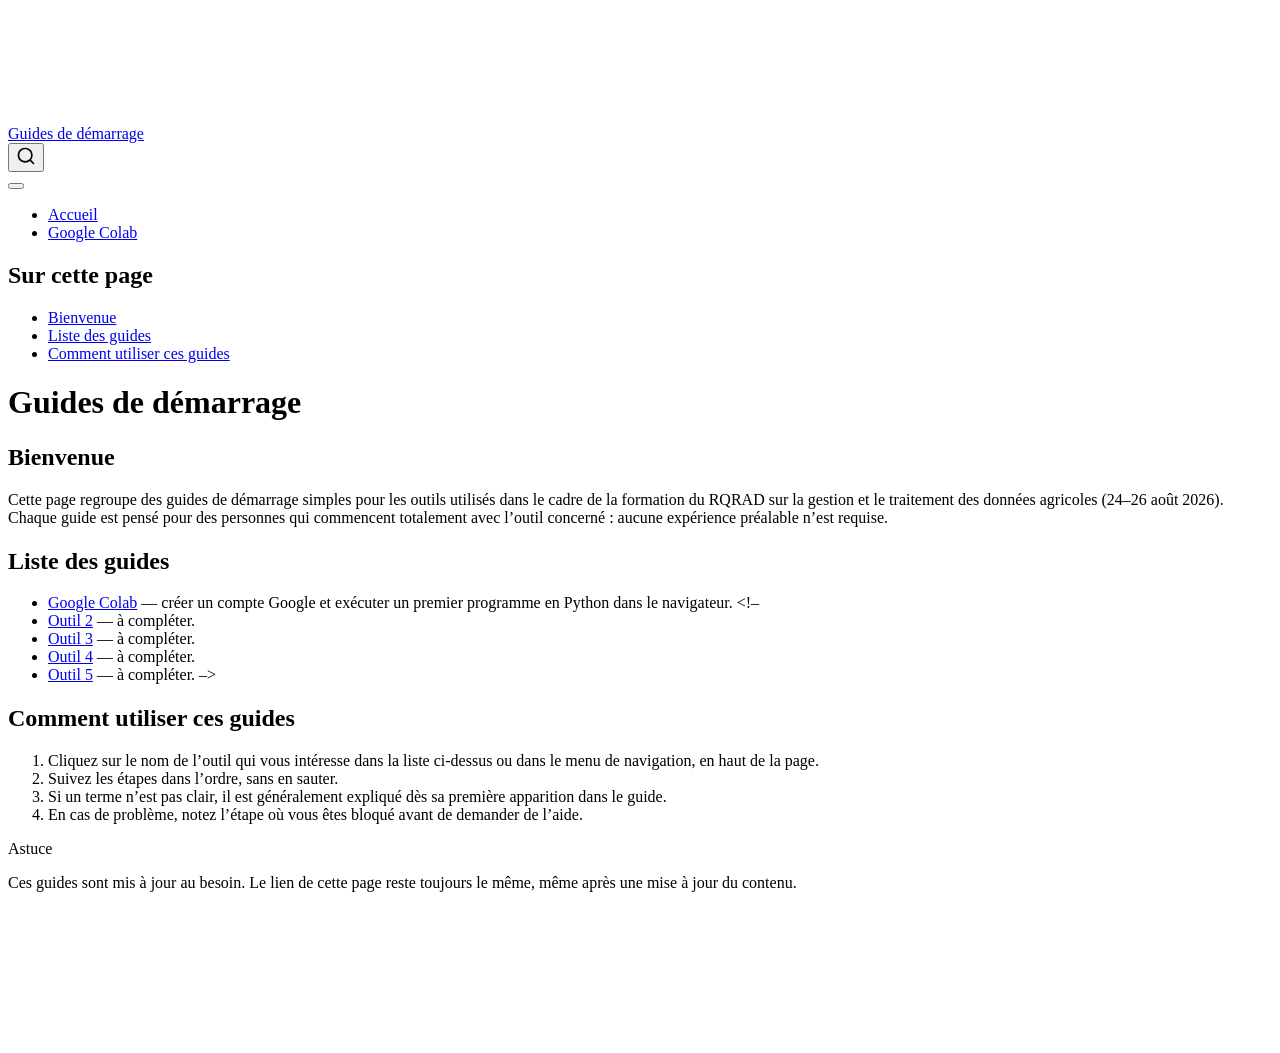
==== index.html @ 99d4cefb "Built site for gh-pages" ====
<!DOCTYPE html>
<html xmlns="http://www.w3.org/1999/xhtml" lang="fr" xml:lang="fr"><head>

<meta charset="utf-8">
<meta name="generator" content="quarto-1.9.38">

<meta name="viewport" content="width=device-width, initial-scale=1.0, user-scalable=yes">


<title>Guides de démarrage</title>
<style>
/* Default styles provided by pandoc.
** See https://pandoc.org/MANUAL.html#variables-for-html for config info.
*/
code{white-space: pre-wrap;}
span.smallcaps{font-variant: small-caps;}
div.columns{display: flex; gap: min(4vw, 1.5em);}
div.column{flex: auto; overflow-x: auto;}
div.hanging-indent{margin-left: 1.5em; text-indent: -1.5em;}
ul.task-list{list-style: none;}
ul.task-list li input[type="checkbox"] {
  width: 0.8em;
  margin: 0 0.8em 0.2em -1em; /* quarto-specific, see https://github.com/quarto-dev/quarto-cli/issues/4556 */ 
  vertical-align: middle;
}
</style>


<script src="site_libs/quarto-nav/quarto-nav.js"></script>
<script src="site_libs/quarto-nav/headroom.min.js"></script>
<script src="site_libs/clipboard/clipboard.min.js"></script>
<script src="site_libs/quarto-search/autocomplete.umd.js"></script>
<script src="site_libs/quarto-search/fuse.min.js"></script>
<script src="site_libs/quarto-search/quarto-search.js"></script>
<meta name="quarto:offset" content="./">
<script src="site_libs/quarto-html/quarto.js" type="module"></script>
<script src="site_libs/quarto-html/tabsets/tabsets.js" type="module"></script>
<script src="site_libs/quarto-html/popper.min.js"></script>
<script src="site_libs/quarto-html/tippy.umd.min.js"></script>
<script src="site_libs/quarto-html/anchor.min.js"></script>
<link href="site_libs/quarto-html/tippy.css" rel="stylesheet">
<link href="site_libs/quarto-html/quarto-syntax-highlighting-15634bcf2e68342d4ad2dfa704d543f6.css" rel="stylesheet" id="quarto-text-highlighting-styles">
<script src="site_libs/bootstrap/bootstrap.min.js"></script>
<link href="site_libs/bootstrap/bootstrap-icons.css" rel="stylesheet">
<link href="site_libs/bootstrap/bootstrap-a0f9fd0d421825b736dc1bbcbcba2219.min.css" rel="stylesheet" append-hash="true" id="quarto-bootstrap" data-mode="light">
<script id="quarto-search-options" type="application/json">{
  "location": "navbar",
  "copy-button": false,
  "collapse-after": 3,
  "panel-placement": "end",
  "type": "overlay",
  "limit": 50,
  "keyboard-shortcut": [
    "f",
    "/",
    "s"
  ],
  "show-item-context": false,
  "language": {
    "search-no-results-text": "Pas de résultats",
    "search-matching-documents-text": "documents trouvés",
    "search-copy-link-title": "Copier le lien vers la recherche",
    "search-hide-matches-text": "Cacher les correspondances additionnelles",
    "search-more-match-text": "correspondance de plus dans ce document",
    "search-more-matches-text": "correspondances de plus dans ce document",
    "search-clear-button-title": "Effacer",
    "search-text-placeholder": "",
    "search-detached-cancel-button-title": "Annuler",
    "search-submit-button-title": "Envoyer",
    "search-label": "Recherche"
  }
}</script>


</head>

<body class="nav-fixed quarto-light">

<div id="quarto-search-results"></div>
  <header id="quarto-header" class="headroom fixed-top">
    <nav class="navbar navbar-expand-lg " data-bs-theme="dark">
      <div class="navbar-container container-fluid">
      <div class="navbar-brand-container mx-auto">
    <a class="navbar-brand" href="./index.html">
    <span class="navbar-title">Guides de démarrage</span>
    </a>
  </div>
            <div id="quarto-search" class="" title="Recherche"></div>
          <button class="navbar-toggler" type="button" data-bs-toggle="collapse" data-bs-target="#navbarCollapse" aria-controls="navbarCollapse" role="menu" aria-expanded="false" aria-label="Basculer la navigation" onclick="if (window.quartoToggleHeadroom) { window.quartoToggleHeadroom(); }">
  <span class="navbar-toggler-icon"></span>
</button>
          <div class="collapse navbar-collapse" id="navbarCollapse">
            <ul class="navbar-nav navbar-nav-scroll me-auto">
  <li class="nav-item">
    <a class="nav-link active" href="./index.html" aria-current="page"> 
<span class="menu-text">Accueil</span></a>
  </li>  
  <li class="nav-item">
    <a class="nav-link" href="./03_google_colab.html"> 
<span class="menu-text">Google Colab</span></a>
  </li>  
</ul>
          </div> <!-- /navcollapse -->
            <div class="quarto-navbar-tools">
</div>
      </div> <!-- /container-fluid -->
    </nav>
</header>
<!-- content -->
<div id="quarto-content" class="quarto-container page-columns page-rows-contents page-layout-article page-navbar">
<!-- sidebar -->
<!-- margin-sidebar -->
    <div id="quarto-margin-sidebar" class="sidebar margin-sidebar">
        <nav id="TOC" role="doc-toc" class="toc-active">
    <h2 id="toc-title">Sur cette page</h2>
   
  <ul>
  <li><a href="#bienvenue" id="toc-bienvenue" class="nav-link active" data-scroll-target="#bienvenue">Bienvenue</a></li>
  <li><a href="#liste-des-guides" id="toc-liste-des-guides" class="nav-link" data-scroll-target="#liste-des-guides">Liste des guides</a></li>
  <li><a href="#comment-utiliser-ces-guides" id="toc-comment-utiliser-ces-guides" class="nav-link" data-scroll-target="#comment-utiliser-ces-guides">Comment utiliser ces guides</a></li>
  </ul>
</nav>
    </div>
<!-- main -->
<main class="content" id="quarto-document-content">

<header id="title-block-header" class="quarto-title-block default">
<div class="quarto-title">
<h1 class="title">Guides de démarrage</h1>
</div>



<div class="quarto-title-meta">

    
  
    
  </div>
  


</header>


<section id="bienvenue" class="level2">
<h2 class="anchored" data-anchor-id="bienvenue">Bienvenue</h2>
<p>Cette page regroupe des guides de démarrage simples pour les outils utilisés dans le cadre de la formation du RQRAD sur la gestion et le traitement des données agricoles (24–26 août 2026). Chaque guide est pensé pour des personnes qui commencent totalement avec l’outil concerné : aucune expérience préalable n’est requise.</p>
</section>
<section id="liste-des-guides" class="level2">
<h2 class="anchored" data-anchor-id="liste-des-guides">Liste des guides</h2>
<ul>
<li><a href="./03_google_colab.html">Google Colab</a> — créer un compte Google et exécuter un premier programme en Python dans le navigateur. &lt;!–</li>
<li><a href="outil2.qmd">Outil 2</a> — à compléter.</li>
<li><a href="outil3.qmd">Outil 3</a> — à compléter.</li>
<li><a href="outil4.qmd">Outil 4</a> — à compléter.</li>
<li><a href="outil5.qmd">Outil 5</a> — à compléter. –&gt;</li>
</ul>
</section>
<section id="comment-utiliser-ces-guides" class="level2">
<h2 class="anchored" data-anchor-id="comment-utiliser-ces-guides">Comment utiliser ces guides</h2>
<ol type="1">
<li>Cliquez sur le nom de l’outil qui vous intéresse dans la liste ci-dessus ou dans le menu de navigation, en haut de la page.</li>
<li>Suivez les étapes dans l’ordre, sans en sauter.</li>
<li>Si un terme n’est pas clair, il est généralement expliqué dès sa première apparition dans le guide.</li>
<li>En cas de problème, notez l’étape où vous êtes bloqué avant de demander de l’aide.</li>
</ol>
<div class="callout callout-style-default callout-tip callout-titled">
<div class="callout-header d-flex align-content-center">
<div class="callout-icon-container">
<i class="callout-icon"></i>
</div>
<div class="callout-title-container flex-fill">
Astuce
</div>
</div>
<div class="callout-body-container callout-body">
<p>Ces guides sont mis à jour au besoin. Le lien de cette page reste toujours le même, même après une mise à jour du contenu.</p>
</div>
</div>


</section>

</main> <!-- /main -->
<script id="quarto-html-after-body" type="application/javascript">
  window.document.addEventListener("DOMContentLoaded", function (event) {
    const icon = "";
    const anchorJS = new window.AnchorJS();
    anchorJS.options = {
      placement: 'right',
      icon: icon
    };
    anchorJS.add('.anchored');
    const isCodeAnnotation = (el) => {
      for (const clz of el.classList) {
        if (clz.startsWith('code-annotation-')) {                     
          return true;
        }
      }
      return false;
    }
    const onCopySuccess = function(e) {
      // button target
      const button = e.trigger;
      // don't keep focus
      button.blur();
      // flash "checked"
      button.classList.add('code-copy-button-checked');
      var currentTitle = button.getAttribute("title");
      button.setAttribute("title", "Copié");
      let tooltip;
      if (window.bootstrap) {
        button.setAttribute("data-bs-toggle", "tooltip");
        button.setAttribute("data-bs-placement", "left");
        button.setAttribute("data-bs-title", "Copié");
        tooltip = new bootstrap.Tooltip(button, 
          { trigger: "manual", 
            customClass: "code-copy-button-tooltip",
            offset: [0, -8]});
        tooltip.show();    
      }
      setTimeout(function() {
        if (tooltip) {
          tooltip.hide();
          button.removeAttribute("data-bs-title");
          button.removeAttribute("data-bs-toggle");
          button.removeAttribute("data-bs-placement");
        }
        button.setAttribute("title", currentTitle);
        button.classList.remove('code-copy-button-checked');
      }, 1000);
      // clear code selection
      e.clearSelection();
    }
    const getTextToCopy = function(trigger) {
      const outerScaffold = trigger.parentElement.cloneNode(true);
      const codeEl = outerScaffold.querySelector('code');
      for (const childEl of codeEl.children) {
        if (isCodeAnnotation(childEl)) {
          childEl.remove();
        }
      }
      return codeEl.innerText;
    }
    const clipboard = new window.ClipboardJS('.code-copy-button:not([data-in-quarto-modal])', {
      text: getTextToCopy
    });
    clipboard.on('success', onCopySuccess);
    if (window.document.getElementById('quarto-embedded-source-code-modal')) {
      const clipboardModal = new window.ClipboardJS('.code-copy-button[data-in-quarto-modal]', {
        text: getTextToCopy,
        container: window.document.getElementById('quarto-embedded-source-code-modal')
      });
      clipboardModal.on('success', onCopySuccess);
    }
      var localhostRegex = new RegExp(/^(?:http|https):\/\/localhost\:?[0-9]*\//);
      var mailtoRegex = new RegExp(/^mailto:/);
        var filterRegex = new RegExp('/' + window.location.host + '/');
      var isInternal = (href) => {
          return filterRegex.test(href) || localhostRegex.test(href) || mailtoRegex.test(href);
      }
      // Inspect non-navigation links and adorn them if external
     var links = window.document.querySelectorAll('a[href]:not(.nav-link):not(.navbar-brand):not(.toc-action):not(.sidebar-link):not(.sidebar-item-toggle):not(.pagination-link):not(.no-external):not([aria-hidden]):not(.dropdown-item):not(.quarto-navigation-tool):not(.about-link)');
      for (var i=0; i<links.length; i++) {
        const link = links[i];
        if (!isInternal(link.href)) {
          // undo the damage that might have been done by quarto-nav.js in the case of
          // links that we want to consider external
          if (link.dataset.originalHref !== undefined) {
            link.href = link.dataset.originalHref;
          }
        }
      }
    function tippyHover(el, contentFn, onTriggerFn, onUntriggerFn) {
      const config = {
        allowHTML: true,
        maxWidth: 500,
        delay: 100,
        arrow: false,
        appendTo: function(el) {
            return el.parentElement;
        },
        interactive: true,
        interactiveBorder: 10,
        theme: 'quarto',
        placement: 'bottom-start',
      };
      if (contentFn) {
        config.content = contentFn;
      }
      if (onTriggerFn) {
        config.onTrigger = onTriggerFn;
      }
      if (onUntriggerFn) {
        config.onUntrigger = onUntriggerFn;
      }
      window.tippy(el, config); 
    }
    const noterefs = window.document.querySelectorAll('a[role="doc-noteref"]');
    for (var i=0; i<noterefs.length; i++) {
      const ref = noterefs[i];
      tippyHover(ref, function() {
        // use id or data attribute instead here
        let href = ref.getAttribute('data-footnote-href') || ref.getAttribute('href');
        try { href = new URL(href).hash; } catch {}
        const id = href.replace(/^#\/?/, "");
        const note = window.document.getElementById(id);
        if (note) {
          return note.innerHTML;
        } else {
          return "";
        }
      });
    }
    const xrefs = window.document.querySelectorAll('a.quarto-xref');
    const processXRef = (id, note) => {
      // Strip column container classes
      const stripColumnClz = (el) => {
        el.classList.remove("page-full", "page-columns");
        if (el.children) {
          for (const child of el.children) {
            stripColumnClz(child);
          }
        }
      }
      stripColumnClz(note)
      if (id === null || id.startsWith('sec-')) {
        // Special case sections, only their first couple elements
        const container = document.createElement("div");
        if (note.children && note.children.length > 2) {
          container.appendChild(note.children[0].cloneNode(true));
          for (let i = 1; i < note.children.length; i++) {
            const child = note.children[i];
            if (child.tagName === "P" && child.innerText === "") {
              continue;
            } else {
              container.appendChild(child.cloneNode(true));
              break;
            }
          }
          if (window.Quarto?.typesetMath) {
            window.Quarto.typesetMath(container);
          }
          return container.innerHTML
        } else {
          if (window.Quarto?.typesetMath) {
            window.Quarto.typesetMath(note);
          }
          return note.innerHTML;
        }
      } else {
        // Remove any anchor links if they are present
        const anchorLink = note.querySelector('a.anchorjs-link');
        if (anchorLink) {
          anchorLink.remove();
        }
        if (window.Quarto?.typesetMath) {
          window.Quarto.typesetMath(note);
        }
        if (note.classList.contains("callout")) {
          return note.outerHTML;
        } else {
          return note.innerHTML;
        }
      }
    }
    for (var i=0; i<xrefs.length; i++) {
      const xref = xrefs[i];
      tippyHover(xref, undefined, function(instance) {
        instance.disable();
        let url = xref.getAttribute('href');
        let hash = undefined; 
        if (url.startsWith('#')) {
          hash = url;
        } else {
          try { hash = new URL(url).hash; } catch {}
        }
        if (hash) {
          const id = hash.replace(/^#\/?/, "");
          const note = window.document.getElementById(id);
          if (note !== null) {
            try {
              const html = processXRef(id, note.cloneNode(true));
              instance.setContent(html);
            } finally {
              instance.enable();
              instance.show();
            }
          } else {
            // See if we can fetch this
            fetch(url.split('#')[0])
            .then(res => res.text())
            .then(html => {
              const parser = new DOMParser();
              const htmlDoc = parser.parseFromString(html, "text/html");
              const note = htmlDoc.getElementById(id);
              if (note !== null) {
                const html = processXRef(id, note);
                instance.setContent(html);
              } 
            }).finally(() => {
              instance.enable();
              instance.show();
            });
          }
        } else {
          // See if we can fetch a full url (with no hash to target)
          // This is a special case and we should probably do some content thinning / targeting
          fetch(url)
          .then(res => res.text())
          .then(html => {
            const parser = new DOMParser();
            const htmlDoc = parser.parseFromString(html, "text/html");
            const note = htmlDoc.querySelector('main.content');
            if (note !== null) {
              // This should only happen for chapter cross references
              // (since there is no id in the URL)
              // remove the first header
              if (note.children.length > 0 && note.children[0].tagName === "HEADER") {
                note.children[0].remove();
              }
              const html = processXRef(null, note);
              instance.setContent(html);
            } 
          }).finally(() => {
            instance.enable();
            instance.show();
          });
        }
      }, function(instance) {
      });
    }
        let selectedAnnoteEl;
        const selectorForAnnotation = ( cell, annotation) => {
          let cellAttr = 'data-code-cell="' + cell + '"';
          let lineAttr = 'data-code-annotation="' +  annotation + '"';
          const selector = 'span[' + cellAttr + '][' + lineAttr + ']';
          return selector;
        }
        const selectCodeLines = (annoteEl) => {
          const doc = window.document;
          const targetCell = annoteEl.getAttribute("data-target-cell");
          const targetAnnotation = annoteEl.getAttribute("data-target-annotation");
          const annoteSpan = window.document.querySelector(selectorForAnnotation(targetCell, targetAnnotation));
          const lines = annoteSpan.getAttribute("data-code-lines").split(",");
          const lineIds = lines.map((line) => {
            return targetCell + "-" + line;
          })
          let top = null;
          let height = null;
          let parent = null;
          if (lineIds.length > 0) {
              //compute the position of the single el (top and bottom and make a div)
              const el = window.document.getElementById(lineIds[0]);
              top = el.offsetTop;
              height = el.offsetHeight;
              parent = el.parentElement.parentElement;
            if (lineIds.length > 1) {
              const lastEl = window.document.getElementById(lineIds[lineIds.length - 1]);
              const bottom = lastEl.offsetTop + lastEl.offsetHeight;
              height = bottom - top;
            }
            if (top !== null && height !== null && parent !== null) {
              // cook up a div (if necessary) and position it 
              let div = window.document.getElementById("code-annotation-line-highlight");
              if (div === null) {
                div = window.document.createElement("div");
                div.setAttribute("id", "code-annotation-line-highlight");
                div.style.position = 'absolute';
                parent.appendChild(div);
              }
              div.style.top = top - 2 + "px";
              div.style.height = height + 4 + "px";
              div.style.left = 0;
              let gutterDiv = window.document.getElementById("code-annotation-line-highlight-gutter");
              if (gutterDiv === null) {
                gutterDiv = window.document.createElement("div");
                gutterDiv.setAttribute("id", "code-annotation-line-highlight-gutter");
                gutterDiv.style.position = 'absolute';
                const codeCell = window.document.getElementById(targetCell);
                const gutter = codeCell.querySelector('.code-annotation-gutter');
                gutter.appendChild(gutterDiv);
              }
              gutterDiv.style.top = top - 2 + "px";
              gutterDiv.style.height = height + 4 + "px";
            }
            selectedAnnoteEl = annoteEl;
          }
        };
        const unselectCodeLines = () => {
          const elementsIds = ["code-annotation-line-highlight", "code-annotation-line-highlight-gutter"];
          elementsIds.forEach((elId) => {
            const div = window.document.getElementById(elId);
            if (div) {
              div.remove();
            }
          });
          selectedAnnoteEl = undefined;
        };
          // Handle positioning of the toggle
      window.addEventListener(
        "resize",
        throttle(() => {
          elRect = undefined;
          if (selectedAnnoteEl) {
            selectCodeLines(selectedAnnoteEl);
          }
        }, 10)
      );
      function throttle(fn, ms) {
      let throttle = false;
      let timer;
        return (...args) => {
          if(!throttle) { // first call gets through
              fn.apply(this, args);
              throttle = true;
          } else { // all the others get throttled
              if(timer) clearTimeout(timer); // cancel #2
              timer = setTimeout(() => {
                fn.apply(this, args);
                timer = throttle = false;
              }, ms);
          }
        };
      }
        // Attach click handler to the DT
        const annoteDls = window.document.querySelectorAll('dt[data-target-cell]');
        for (const annoteDlNode of annoteDls) {
          annoteDlNode.addEventListener('click', (event) => {
            const clickedEl = event.target;
            if (clickedEl !== selectedAnnoteEl) {
              unselectCodeLines();
              const activeEl = window.document.querySelector('dt[data-target-cell].code-annotation-active');
              if (activeEl) {
                activeEl.classList.remove('code-annotation-active');
              }
              selectCodeLines(clickedEl);
              clickedEl.classList.add('code-annotation-active');
            } else {
              // Unselect the line
              unselectCodeLines();
              clickedEl.classList.remove('code-annotation-active');
            }
          });
        }
    const findCites = (el) => {
      const parentEl = el.parentElement;
      if (parentEl) {
        const cites = parentEl.dataset.cites;
        if (cites) {
          return {
            el,
            cites: cites.split(' ')
          };
        } else {
          return findCites(el.parentElement)
        }
      } else {
        return undefined;
      }
    };
    var bibliorefs = window.document.querySelectorAll('a[role="doc-biblioref"]');
    for (var i=0; i<bibliorefs.length; i++) {
      const ref = bibliorefs[i];
      const citeInfo = findCites(ref);
      if (citeInfo) {
        tippyHover(citeInfo.el, function() {
          var popup = window.document.createElement('div');
          citeInfo.cites.forEach(function(cite) {
            var citeDiv = window.document.createElement('div');
            citeDiv.classList.add('hanging-indent');
            citeDiv.classList.add('csl-entry');
            var biblioDiv = window.document.getElementById('ref-' + cite);
            if (biblioDiv) {
              citeDiv.innerHTML = biblioDiv.innerHTML;
            }
            popup.appendChild(citeDiv);
          });
          return popup.innerHTML;
        });
      }
    }
  });
  </script>
</div> <!-- /content -->




</body></html>
---- site_libs/quarto-html/tippy.css ----
.tippy-box[data-animation=fade][data-state=hidden]{opacity:0}[data-tippy-root]{max-width:calc(100vw - 10px)}.tippy-box{position:relative;background-color:#333;color:#fff;border-radius:4px;font-size:14px;line-height:1.4;white-space:normal;outline:0;transition-property:transform,visibility,opacity}.tippy-box[data-placement^=top]>.tippy-arrow{bottom:0}.tippy-box[data-placement^=top]>.tippy-arrow:before{bottom:-7px;left:0;border-width:8px 8px 0;border-top-color:initial;transform-origin:center top}.tippy-box[data-placement^=bottom]>.tippy-arrow{top:0}.tippy-box[data-placement^=bottom]>.tippy-arrow:before{top:-7px;left:0;border-width:0 8px 8px;border-bottom-color:initial;transform-origin:center bottom}.tippy-box[data-placement^=left]>.tippy-arrow{right:0}.tippy-box[data-placement^=left]>.tippy-arrow:before{border-width:8px 0 8px 8px;border-left-color:initial;right:-7px;transform-origin:center left}.tippy-box[data-placement^=right]>.tippy-arrow{left:0}.tippy-box[data-placement^=right]>.tippy-arrow:before{left:-7px;border-width:8px 8px 8px 0;border-right-color:initial;transform-origin:center right}.tippy-box[data-inertia][data-state=visible]{transition-timing-function:cubic-bezier(.54,1.5,.38,1.11)}.tippy-arrow{width:16px;height:16px;color:#333}.tippy-arrow:before{content:"";position:absolute;border-color:transparent;border-style:solid}.tippy-content{position:relative;padding:5px 9px;z-index:1}
---- site_libs/quarto-html/quarto-syntax-highlighting-15634bcf2e68342d4ad2dfa704d543f6.css ----
/* quarto syntax highlight colors */
:root {
  --quarto-hl-ot-color: #003B4F;
  --quarto-hl-at-color: #657422;
  --quarto-hl-ss-color: #20794D;
  --quarto-hl-an-color: #5E5E5E;
  --quarto-hl-fu-color: #4758AB;
  --quarto-hl-st-color: #20794D;
  --quarto-hl-cf-color: #003B4F;
  --quarto-hl-op-color: #5E5E5E;
  --quarto-hl-er-color: #AD0000;
  --quarto-hl-bn-color: #AD0000;
  --quarto-hl-al-color: #AD0000;
  --quarto-hl-va-color: #111111;
  --quarto-hl-bu-color: inherit;
  --quarto-hl-ex-color: inherit;
  --quarto-hl-pp-color: #AD0000;
  --quarto-hl-in-color: #5E5E5E;
  --quarto-hl-vs-color: #20794D;
  --quarto-hl-wa-color: #5E5E5E;
  --quarto-hl-do-color: #5E5E5E;
  --quarto-hl-im-color: #00769E;
  --quarto-hl-ch-color: #20794D;
  --quarto-hl-dt-color: #AD0000;
  --quarto-hl-fl-color: #AD0000;
  --quarto-hl-co-color: #5E5E5E;
  --quarto-hl-cv-color: #5E5E5E;
  --quarto-hl-cn-color: #8f5902;
  --quarto-hl-sc-color: #5E5E5E;
  --quarto-hl-dv-color: #AD0000;
  --quarto-hl-kw-color: #003B4F;
}

/* other quarto variables */
:root {
  --quarto-font-monospace: SFMono-Regular, Menlo, Monaco, Consolas, "Liberation Mono", "Courier New", monospace;
}

/* syntax highlight based on Pandoc's rules */
pre > code.sourceCode > span {
  color: #003B4F;
}

code.sourceCode > span {
  color: #003B4F;
}

div.sourceCode,
div.sourceCode pre.sourceCode {
  color: #003B4F;
}

/* Normal */
code span {
  color: #003B4F;
}

/* Alert */
code span.al {
  color: #AD0000;
  font-style: inherit;
}

/* Annotation */
code span.an {
  color: #5E5E5E;
  font-style: inherit;
}

/* Attribute */
code span.at {
  color: #657422;
  font-style: inherit;
}

/* BaseN */
code span.bn {
  color: #AD0000;
  font-style: inherit;
}

/* BuiltIn */
code span.bu {
  font-style: inherit;
}

/* ControlFlow */
code span.cf {
  color: #003B4F;
  font-weight: bold;
  font-style: inherit;
}

/* Char */
code span.ch {
  color: #20794D;
  font-style: inherit;
}

/* Constant */
code span.cn {
  color: #8f5902;
  font-style: inherit;
}

/* Comment */
code span.co {
  color: #5E5E5E;
  font-style: inherit;
}

/* CommentVar */
code span.cv {
  color: #5E5E5E;
  font-style: italic;
}

/* Documentation */
code span.do {
  color: #5E5E5E;
  font-style: italic;
}

/* DataType */
code span.dt {
  color: #AD0000;
  font-style: inherit;
}

/* DecVal */
code span.dv {
  color: #AD0000;
  font-style: inherit;
}

/* Error */
code span.er {
  color: #AD0000;
  font-style: inherit;
}

/* Extension */
code span.ex {
  font-style: inherit;
}

/* Float */
code span.fl {
  color: #AD0000;
  font-style: inherit;
}

/* Function */
code span.fu {
  color: #4758AB;
  font-style: inherit;
}

/* Import */
code span.im {
  color: #00769E;
  font-style: inherit;
}

/* Information */
code span.in {
  color: #5E5E5E;
  font-style: inherit;
}

/* Keyword */
code span.kw {
  color: #003B4F;
  font-weight: bold;
  font-style: inherit;
}

/* Operator */
code span.op {
  color: #5E5E5E;
  font-style: inherit;
}

/* Other */
code span.ot {
  color: #003B4F;
  font-style: inherit;
}

/* Preprocessor */
code span.pp {
  color: #AD0000;
  font-style: inherit;
}

/* SpecialChar */
code span.sc {
  color: #5E5E5E;
  font-style: inherit;
}

/* SpecialString */
code span.ss {
  color: #20794D;
  font-style: inherit;
}

/* String */
code span.st {
  color: #20794D;
  font-style: inherit;
}

/* Variable */
code span.va {
  color: #111111;
  font-style: inherit;
}

/* VerbatimString */
code span.vs {
  color: #20794D;
  font-style: inherit;
}

/* Warning */
code span.wa {
  color: #5E5E5E;
  font-style: italic;
}

.prevent-inlining {
  content: "</";
}

/*# sourceMappingURL=f23921c56f73e400b49028c9186a1aa0.css.map */
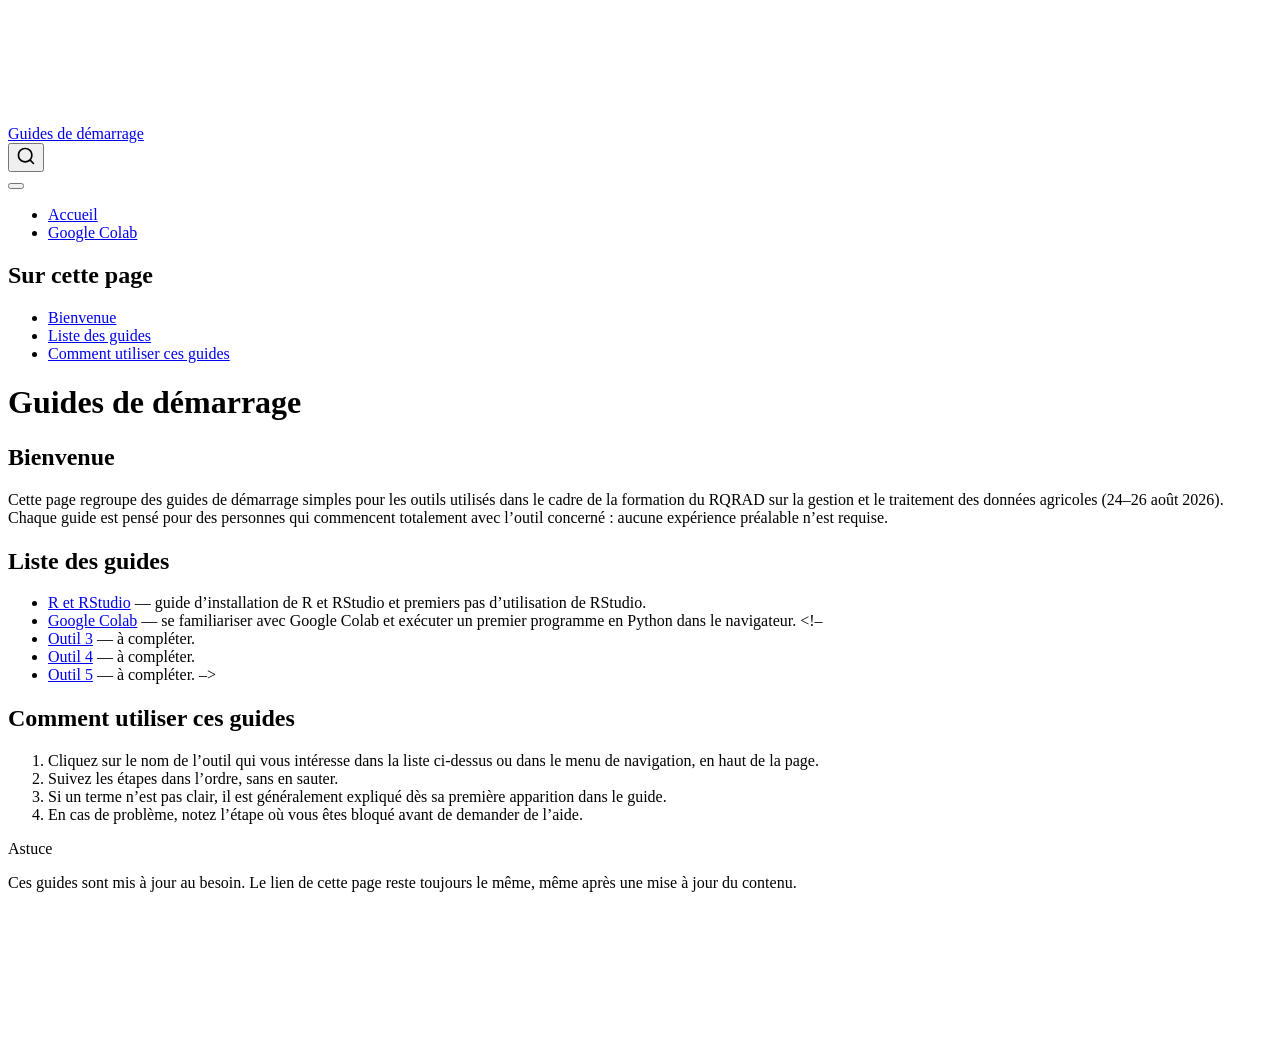
==== commit 29d9a253: "Built site for gh-pages" ====
--- a/index.html
+++ b/index.html
@@ -150,8 +150,8 @@
 <section id="liste-des-guides" class="level2">
 <h2 class="anchored" data-anchor-id="liste-des-guides">Liste des guides</h2>
 <ul>
-<li><a href="./03_google_colab.html">Google Colab</a> — créer un compte Google et exécuter un premier programme en Python dans le navigateur. &lt;!–</li>
-<li><a href="outil2.qmd">Outil 2</a> — à compléter.</li>
+<li><a href="./01_r_et_rstudio.html">R et RStudio</a> — guide d’installation de R et RStudio et premiers pas d’utilisation de RStudio.</li>
+<li><a href="./03_google_colab.html">Google Colab</a> — se familiariser avec Google Colab et exécuter un premier programme en Python dans le navigateur. &lt;!–</li>
 <li><a href="outil3.qmd">Outil 3</a> — à compléter.</li>
 <li><a href="outil4.qmd">Outil 4</a> — à compléter.</li>
 <li><a href="outil5.qmd">Outil 5</a> — à compléter. –&gt;</li>
@@ -256,7 +256,7 @@
     }
       var localhostRegex = new RegExp(/^(?:http|https):\/\/localhost\:?[0-9]*\//);
       var mailtoRegex = new RegExp(/^mailto:/);
-        var filterRegex = new RegExp('/' + window.location.host + '/');
+        var filterRegex = new RegExp("https:\/\/afsilvad\.github\.io\/guides_rqrad\/");
       var isInternal = (href) => {
           return filterRegex.test(href) || localhostRegex.test(href) || mailtoRegex.test(href);
       }
@@ -270,6 +270,11 @@
           if (link.dataset.originalHref !== undefined) {
             link.href = link.dataset.originalHref;
           }
+            // target, if specified
+            link.setAttribute("target", "_blank");
+            if (link.getAttribute("rel") === null) {
+              link.setAttribute("rel", "noopener");
+            }
         }
       }
     function tippyHover(el, contentFn, onTriggerFn, onUntriggerFn) {
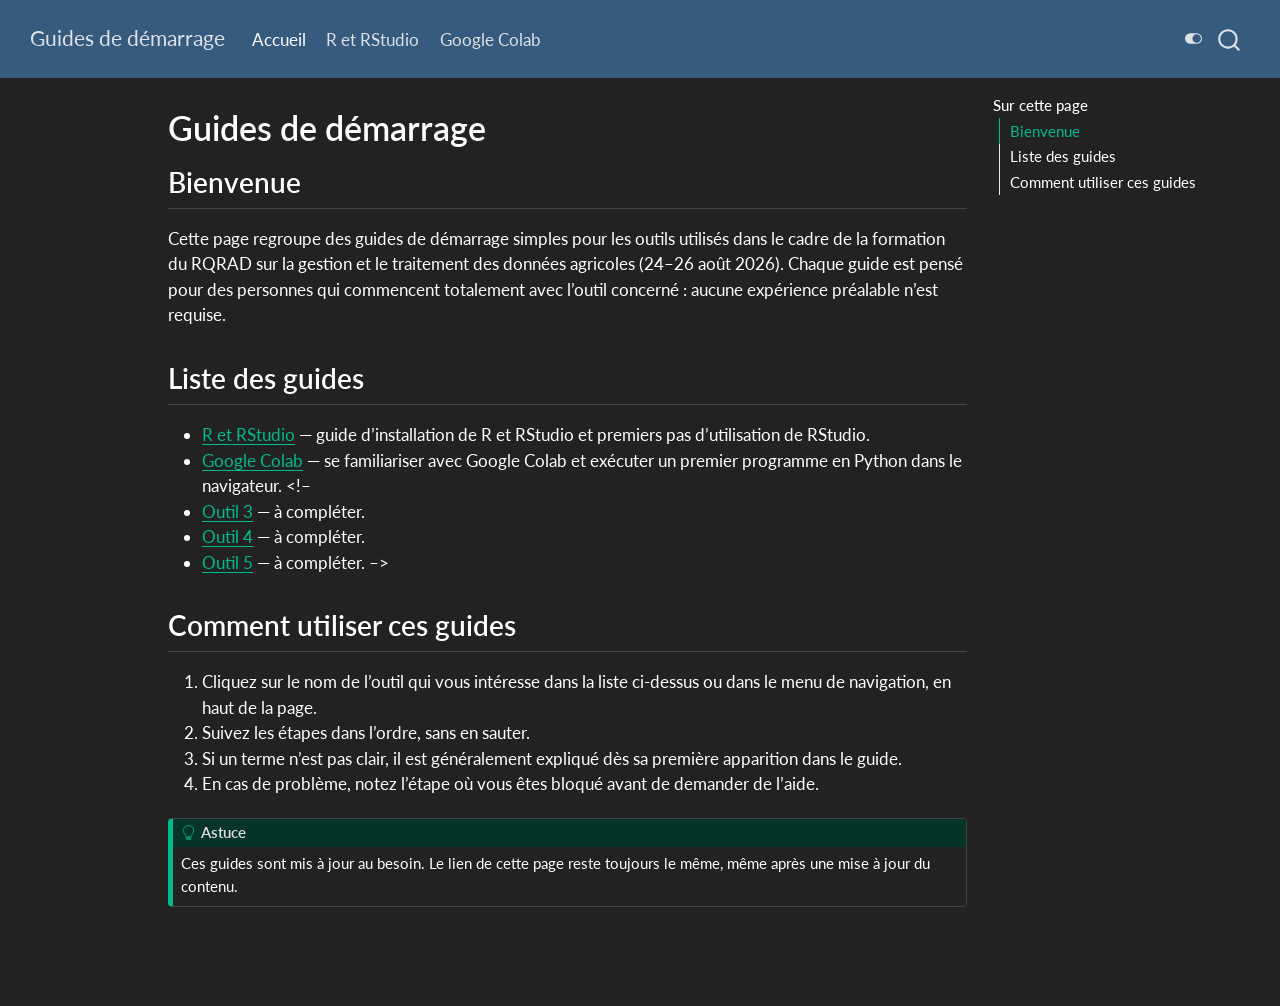
==== commit 819ece8e: "Built site for gh-pages" ====
--- a/index.html
+++ b/index.html
@@ -39,10 +39,12 @@
 <script src="site_libs/quarto-html/tippy.umd.min.js"></script>
 <script src="site_libs/quarto-html/anchor.min.js"></script>
 <link href="site_libs/quarto-html/tippy.css" rel="stylesheet">
-<link href="site_libs/quarto-html/quarto-syntax-highlighting-15634bcf2e68342d4ad2dfa704d543f6.css" rel="stylesheet" id="quarto-text-highlighting-styles">
+<link href="site_libs/quarto-html/quarto-syntax-highlighting-15634bcf2e68342d4ad2dfa704d543f6.css" rel="stylesheet" class="quarto-color-scheme" id="quarto-text-highlighting-styles">
+<link href="site_libs/quarto-html/quarto-syntax-highlighting-dark-0a6b7249c26820e032cb0bd839ff02b1.css" rel="stylesheet" class="quarto-color-scheme quarto-color-alternate" id="quarto-text-highlighting-styles">
 <script src="site_libs/bootstrap/bootstrap.min.js"></script>
 <link href="site_libs/bootstrap/bootstrap-icons.css" rel="stylesheet">
-<link href="site_libs/bootstrap/bootstrap-a0f9fd0d421825b736dc1bbcbcba2219.min.css" rel="stylesheet" append-hash="true" id="quarto-bootstrap" data-mode="light">
+<link href="site_libs/bootstrap/bootstrap-6b423f165eeea3787de40cb4f8e821c3.min.css" rel="stylesheet" append-hash="true" class="quarto-color-scheme" id="quarto-bootstrap" data-mode="light">
+<link href="site_libs/bootstrap/bootstrap-dark-e8964db687007ca8dd88d9d9ce58e3ef.min.css" rel="stylesheet" append-hash="true" class="quarto-color-scheme quarto-color-alternate" id="quarto-bootstrap" data-mode="dark">
 <script id="quarto-search-options" type="application/json">{
   "location": "navbar",
   "copy-button": false,
@@ -74,7 +76,167 @@
 
 </head>
 
-<body class="nav-fixed quarto-light">
+<body class="nav-fixed quarto-dark"><script id="quarto-html-before-body" type="application/javascript">
+    const toggleBodyColorMode = (bsSheetEl) => {
+      const mode = bsSheetEl.getAttribute("data-mode");
+      const bodyEl = window.document.querySelector("body");
+      if (mode === "dark") {
+        bodyEl.classList.add("quarto-dark");
+        bodyEl.classList.remove("quarto-light");
+      } else {
+        bodyEl.classList.add("quarto-light");
+        bodyEl.classList.remove("quarto-dark");
+      }
+    }
+    const toggleBodyColorPrimary = () => {
+      const bsSheetEl = window.document.querySelector("link#quarto-bootstrap:not([rel=disabled-stylesheet])");
+      if (bsSheetEl) {
+        toggleBodyColorMode(bsSheetEl);
+      }
+    }
+    const setColorSchemeToggle = (alternate) => {
+      const toggles = window.document.querySelectorAll('.quarto-color-scheme-toggle');
+      for (let i=0; i < toggles.length; i++) {
+        const toggle = toggles[i];
+        if (toggle) {
+          if (alternate) {
+            toggle.classList.add("alternate");
+          } else {
+            toggle.classList.remove("alternate");
+          }
+        }
+      }
+    };
+    const toggleColorMode = (alternate) => {
+      // Switch the stylesheets
+      const primaryStylesheets = window.document.querySelectorAll('link.quarto-color-scheme:not(.quarto-color-alternate)');
+      const alternateStylesheets = window.document.querySelectorAll('link.quarto-color-scheme.quarto-color-alternate');
+      manageTransitions('#quarto-margin-sidebar .nav-link', false);
+      if (alternate) {
+        // note: dark is layered on light, we don't disable primary!
+        enableStylesheet(alternateStylesheets);
+        for (const sheetNode of alternateStylesheets) {
+          if (sheetNode.id === "quarto-bootstrap") {
+            toggleBodyColorMode(sheetNode);
+          }
+        }
+      } else {
+        disableStylesheet(alternateStylesheets);
+        enableStylesheet(primaryStylesheets)
+        toggleBodyColorPrimary();
+      }
+      manageTransitions('#quarto-margin-sidebar .nav-link', true);
+      // Switch the toggles
+      setColorSchemeToggle(alternate)
+      // Hack to workaround the fact that safari doesn't
+      // properly recolor the scrollbar when toggling (#1455)
+      if (navigator.userAgent.indexOf('Safari') > 0 && navigator.userAgent.indexOf('Chrome') == -1) {
+        manageTransitions("body", false);
+        window.scrollTo(0, 1);
+        setTimeout(() => {
+          window.scrollTo(0, 0);
+          manageTransitions("body", true);
+        }, 40);
+      }
+    }
+    const disableStylesheet = (stylesheets) => {
+      for (let i=0; i < stylesheets.length; i++) {
+        const stylesheet = stylesheets[i];
+        stylesheet.rel = 'disabled-stylesheet';
+      }
+    }
+    const enableStylesheet = (stylesheets) => {
+      for (let i=0; i < stylesheets.length; i++) {
+        const stylesheet = stylesheets[i];
+        if(stylesheet.rel !== 'stylesheet') { // for Chrome, which will still FOUC without this check
+          stylesheet.rel = 'stylesheet';
+        }
+      }
+    }
+    const manageTransitions = (selector, allowTransitions) => {
+      const els = window.document.querySelectorAll(selector);
+      for (let i=0; i < els.length; i++) {
+        const el = els[i];
+        if (allowTransitions) {
+          el.classList.remove('notransition');
+        } else {
+          el.classList.add('notransition');
+        }
+      }
+    }
+    const isFileUrl = () => {
+      return window.location.protocol === 'file:';
+    }
+    const hasAlternateSentinel = () => {
+      let styleSentinel = getColorSchemeSentinel();
+      if (styleSentinel !== null) {
+        return styleSentinel === "alternate";
+      } else {
+        return false;
+      }
+    }
+    const setStyleSentinel = (alternate) => {
+      const value = alternate ? "alternate" : "default";
+      if (!isFileUrl()) {
+        window.localStorage.setItem("quarto-color-scheme", value);
+      } else {
+        localAlternateSentinel = value;
+      }
+    }
+    const getColorSchemeSentinel = () => {
+      if (!isFileUrl()) {
+        const storageValue = window.localStorage.getItem("quarto-color-scheme");
+        return storageValue != null ? storageValue : localAlternateSentinel;
+      } else {
+        return localAlternateSentinel;
+      }
+    }
+    const toggleGiscusIfUsed = (isAlternate, darkModeDefault) => {
+      const baseTheme = document.querySelector('#giscus-base-theme')?.value ?? 'light';
+      const alternateTheme = document.querySelector('#giscus-alt-theme')?.value ?? 'dark';
+      let newTheme = '';
+      if(authorPrefersDark) {
+        newTheme = isAlternate ? baseTheme : alternateTheme;
+      } else {
+        newTheme = isAlternate ? alternateTheme : baseTheme;
+      }
+      const changeGiscusTheme = () => {
+        // From: https://github.com/giscus/giscus/issues/336
+        const sendMessage = (message) => {
+          const iframe = document.querySelector('iframe.giscus-frame');
+          if (!iframe) return;
+          iframe.contentWindow.postMessage({ giscus: message }, 'https://giscus.app');
+        }
+        sendMessage({
+          setConfig: {
+            theme: newTheme
+          }
+        });
+      }
+      const isGiscussLoaded = window.document.querySelector('iframe.giscus-frame') !== null;
+      if (isGiscussLoaded) {
+        changeGiscusTheme();
+      }
+    };
+    const authorPrefersDark = true;
+    const darkModeDefault = authorPrefersDark;
+    let localAlternateSentinel = darkModeDefault ? 'alternate' : 'default';
+    // Dark / light mode switch
+    window.quartoToggleColorScheme = () => {
+      // Read the current dark / light value
+      let toAlternate = !hasAlternateSentinel();
+      toggleColorMode(toAlternate);
+      setStyleSentinel(toAlternate);
+      toggleGiscusIfUsed(toAlternate, darkModeDefault);
+      window.dispatchEvent(new Event('resize'));
+    };
+    // Switch to dark mode if need be
+    if (hasAlternateSentinel()) {
+      toggleColorMode(true);
+    } else {
+      toggleColorMode(false);
+    }
+  </script>
 
 <div id="quarto-search-results"></div>
   <header id="quarto-header" class="headroom fixed-top">
@@ -96,12 +258,17 @@
 <span class="menu-text">Accueil</span></a>
   </li>  
   <li class="nav-item">
+    <a class="nav-link" href="./01_r_et_rstudio.html"> 
+<span class="menu-text">R et RStudio</span></a>
+  </li>  
+  <li class="nav-item">
     <a class="nav-link" href="./03_google_colab.html"> 
 <span class="menu-text">Google Colab</span></a>
   </li>  
 </ul>
           </div> <!-- /navcollapse -->
             <div class="quarto-navbar-tools">
+  <a href="" class="quarto-color-scheme-toggle quarto-navigation-tool  px-1" onclick="window.quartoToggleColorScheme(); return false;" title="Basculer le mode sombre"><i class="bi"></i></a>
 </div>
       </div> <!-- /container-fluid -->
     </nav>
@@ -123,6 +290,7 @@
     </div>
 <!-- main -->
 <main class="content" id="quarto-document-content">
+
 
 <header id="title-block-header" class="quarto-title-block default">
 <div class="quarto-title">
@@ -185,6 +353,19 @@
 </main> <!-- /main -->
 <script id="quarto-html-after-body" type="application/javascript">
   window.document.addEventListener("DOMContentLoaded", function (event) {
+    // Ensure there is a toggle, if there isn't float one in the top right
+    if (window.document.querySelector('.quarto-color-scheme-toggle') === null) {
+      const a = window.document.createElement('a');
+      a.classList.add('top-right');
+      a.classList.add('quarto-color-scheme-toggle');
+      a.href = "";
+      a.onclick = function() { try { window.quartoToggleColorScheme(); } catch {} return false; };
+      const i = window.document.createElement("i");
+      i.classList.add('bi');
+      a.appendChild(i);
+      window.document.body.appendChild(a);
+    }
+    setColorSchemeToggle(hasAlternateSentinel())
     const icon = "";
     const anchorJS = new window.AnchorJS();
     anchorJS.options = {
--- a/site_libs/quarto-html/quarto-syntax-highlighting-dark-0a6b7249c26820e032cb0bd839ff02b1.css
+++ b/site_libs/quarto-html/quarto-syntax-highlighting-dark-0a6b7249c26820e032cb0bd839ff02b1.css
@@ -0,0 +1,219 @@
+/* quarto syntax highlight colors */
+:root {
+  --quarto-hl-al-color: #f07178;
+  --quarto-hl-an-color: #d4d0ab;
+  --quarto-hl-at-color: #00e0e0;
+  --quarto-hl-bn-color: #d4d0ab;
+  --quarto-hl-bu-color: #abe338;
+  --quarto-hl-ch-color: #abe338;
+  --quarto-hl-co-color: #f8f8f2;
+  --quarto-hl-cv-color: #ffd700;
+  --quarto-hl-cn-color: #ffd700;
+  --quarto-hl-cf-color: #ffa07a;
+  --quarto-hl-dt-color: #ffa07a;
+  --quarto-hl-dv-color: #d4d0ab;
+  --quarto-hl-do-color: #f8f8f2;
+  --quarto-hl-er-color: #f07178;
+  --quarto-hl-ex-color: #00e0e0;
+  --quarto-hl-fl-color: #d4d0ab;
+  --quarto-hl-fu-color: #ffa07a;
+  --quarto-hl-im-color: #abe338;
+  --quarto-hl-in-color: #d4d0ab;
+  --quarto-hl-kw-color: #ffa07a;
+  --quarto-hl-op-color: #ffa07a;
+  --quarto-hl-ot-color: #00e0e0;
+  --quarto-hl-pp-color: #dcc6e0;
+  --quarto-hl-re-color: #00e0e0;
+  --quarto-hl-sc-color: #abe338;
+  --quarto-hl-ss-color: #abe338;
+  --quarto-hl-st-color: #abe338;
+  --quarto-hl-va-color: #00e0e0;
+  --quarto-hl-vs-color: #abe338;
+  --quarto-hl-wa-color: #dcc6e0;
+}
+
+/* other quarto variables */
+:root {
+  --quarto-font-monospace: SFMono-Regular, Menlo, Monaco, Consolas, "Liberation Mono", "Courier New", monospace;
+}
+
+/* syntax highlight based on Pandoc's rules */
+pre > code.sourceCode > span {
+  color: #f8f8f2;
+}
+
+code.sourceCode > span {
+  color: #f8f8f2;
+}
+
+div.sourceCode,
+div.sourceCode pre.sourceCode {
+  color: #f8f8f2;
+}
+
+/* Normal */
+code span {
+  color: #f8f8f2;
+}
+
+/* Alert */
+code span.al {
+  color: #f07178;
+}
+
+/* Annotation */
+code span.an {
+  color: #d4d0ab;
+}
+
+/* Attribute */
+code span.at {
+  color: #00e0e0;
+}
+
+/* BaseN */
+code span.bn {
+  color: #d4d0ab;
+}
+
+/* BuiltIn */
+code span.bu {
+  color: #abe338;
+}
+
+/* ControlFlow */
+code span.cf {
+  font-weight: bold;
+  color: #ffa07a;
+}
+
+/* Char */
+code span.ch {
+  color: #abe338;
+}
+
+/* Constant */
+code span.cn {
+  color: #ffd700;
+}
+
+/* Comment */
+code span.co {
+  font-style: italic;
+  color: #f8f8f2;
+}
+
+/* CommentVar */
+code span.cv {
+  color: #ffd700;
+}
+
+/* Documentation */
+code span.do {
+  color: #f8f8f2;
+}
+
+/* DataType */
+code span.dt {
+  color: #ffa07a;
+}
+
+/* DecVal */
+code span.dv {
+  color: #d4d0ab;
+}
+
+/* Error */
+code span.er {
+  color: #f07178;
+  text-decoration: underline;
+}
+
+/* Extension */
+code span.ex {
+  font-weight: bold;
+  color: #00e0e0;
+}
+
+/* Float */
+code span.fl {
+  color: #d4d0ab;
+}
+
+/* Function */
+code span.fu {
+  color: #ffa07a;
+}
+
+/* Import */
+code span.im {
+  color: #abe338;
+}
+
+/* Information */
+code span.in {
+  color: #d4d0ab;
+}
+
+/* Keyword */
+code span.kw {
+  font-weight: bold;
+  color: #ffa07a;
+}
+
+/* Operator */
+code span.op {
+  color: #ffa07a;
+}
+
+/* Other */
+code span.ot {
+  color: #00e0e0;
+}
+
+/* Preprocessor */
+code span.pp {
+  color: #dcc6e0;
+}
+
+/* RegionMarker */
+code span.re {
+  background-color: #f8f8f2;
+  color: #00e0e0;
+}
+
+/* SpecialChar */
+code span.sc {
+  color: #abe338;
+}
+
+/* SpecialString */
+code span.ss {
+  color: #abe338;
+}
+
+/* String */
+code span.st {
+  color: #abe338;
+}
+
+/* Variable */
+code span.va {
+  color: #00e0e0;
+}
+
+/* VerbatimString */
+code span.vs {
+  color: #abe338;
+}
+
+/* Warning */
+code span.wa {
+  color: #dcc6e0;
+}
+
+.prevent-inlining {
+  content: "</";
+}
+
+/*# sourceMappingURL=175367c052bafc98bd680af3479823f0.css.map */
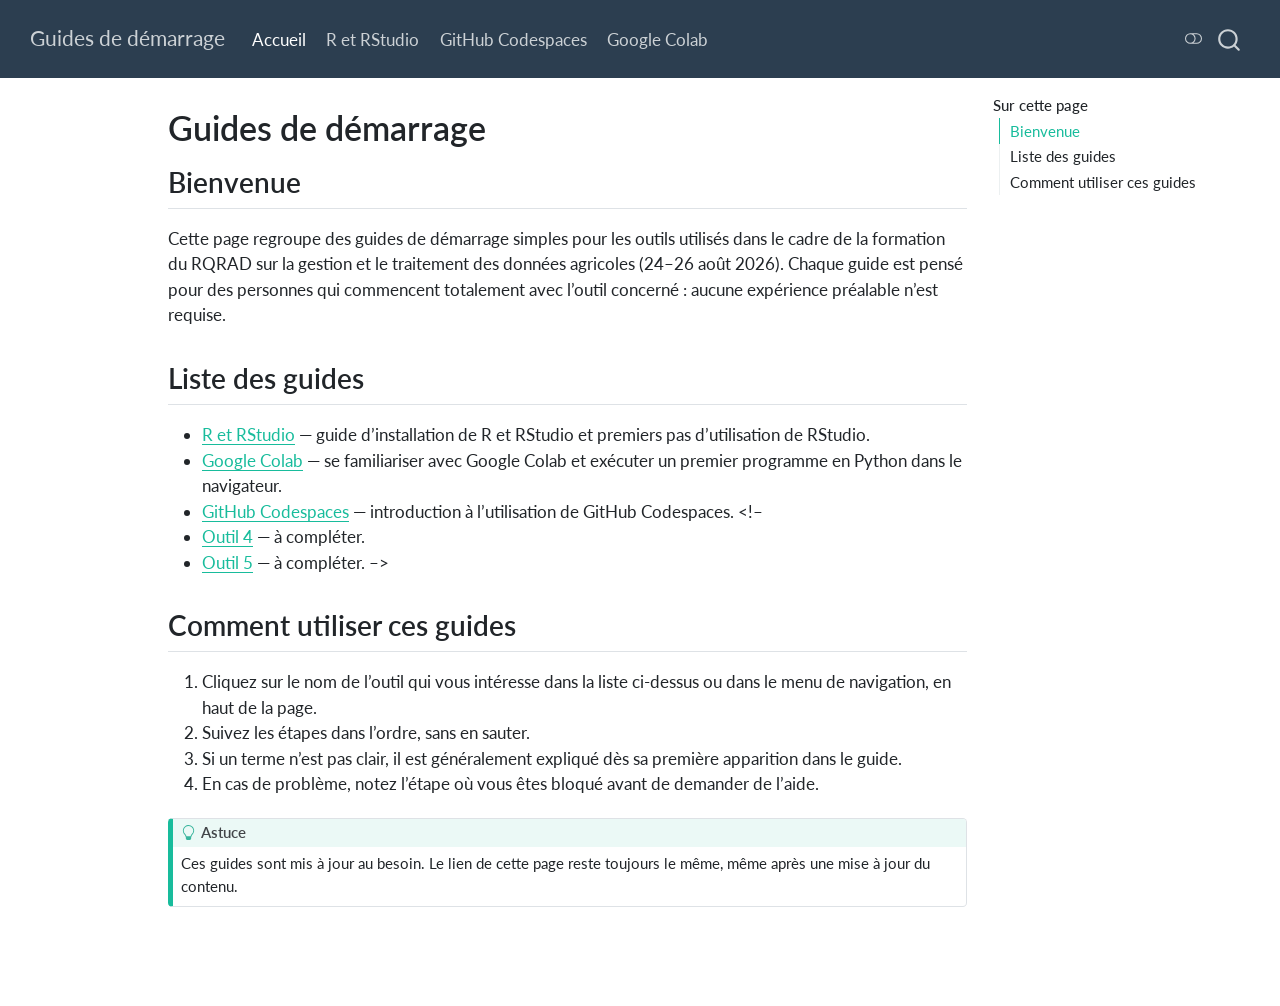
==== commit b4e82850: "Built site for gh-pages" ====
--- a/index.html
+++ b/index.html
@@ -41,10 +41,12 @@
 <link href="site_libs/quarto-html/tippy.css" rel="stylesheet">
 <link href="site_libs/quarto-html/quarto-syntax-highlighting-15634bcf2e68342d4ad2dfa704d543f6.css" rel="stylesheet" class="quarto-color-scheme" id="quarto-text-highlighting-styles">
 <link href="site_libs/quarto-html/quarto-syntax-highlighting-dark-0a6b7249c26820e032cb0bd839ff02b1.css" rel="stylesheet" class="quarto-color-scheme quarto-color-alternate" id="quarto-text-highlighting-styles">
+<link href="site_libs/quarto-html/quarto-syntax-highlighting-15634bcf2e68342d4ad2dfa704d543f6.css" rel="stylesheet" class="quarto-color-scheme-extra" id="quarto-text-highlighting-styles">
 <script src="site_libs/bootstrap/bootstrap.min.js"></script>
 <link href="site_libs/bootstrap/bootstrap-icons.css" rel="stylesheet">
 <link href="site_libs/bootstrap/bootstrap-6b423f165eeea3787de40cb4f8e821c3.min.css" rel="stylesheet" append-hash="true" class="quarto-color-scheme" id="quarto-bootstrap" data-mode="light">
 <link href="site_libs/bootstrap/bootstrap-dark-e8964db687007ca8dd88d9d9ce58e3ef.min.css" rel="stylesheet" append-hash="true" class="quarto-color-scheme quarto-color-alternate" id="quarto-bootstrap" data-mode="dark">
+<link href="site_libs/bootstrap/bootstrap-6b423f165eeea3787de40cb4f8e821c3.min.css" rel="stylesheet" append-hash="true" class="quarto-color-scheme-extra" id="quarto-bootstrap" data-mode="light">
 <script id="quarto-search-options" type="application/json">{
   "location": "navbar",
   "copy-button": false,
@@ -76,7 +78,7 @@
 
 </head>
 
-<body class="nav-fixed quarto-dark"><script id="quarto-html-before-body" type="application/javascript">
+<body class="nav-fixed quarto-light"><script id="quarto-html-before-body" type="application/javascript">
     const toggleBodyColorMode = (bsSheetEl) => {
       const mode = bsSheetEl.getAttribute("data-mode");
       const bodyEl = window.document.querySelector("body");
@@ -218,8 +220,10 @@
         changeGiscusTheme();
       }
     };
-    const authorPrefersDark = true;
+    const authorPrefersDark = false;
     const darkModeDefault = authorPrefersDark;
+      document.querySelector('link#quarto-text-highlighting-styles.quarto-color-scheme-extra').rel = 'disabled-stylesheet';
+      document.querySelector('link#quarto-bootstrap.quarto-color-scheme-extra').rel = 'disabled-stylesheet';
     let localAlternateSentinel = darkModeDefault ? 'alternate' : 'default';
     // Dark / light mode switch
     window.quartoToggleColorScheme = () => {
@@ -260,6 +264,10 @@
   <li class="nav-item">
     <a class="nav-link" href="./01_r_et_rstudio.html"> 
 <span class="menu-text">R et RStudio</span></a>
+  </li>  
+  <li class="nav-item">
+    <a class="nav-link" href="./02_github-codespaces.html"> 
+<span class="menu-text">GitHub Codespaces</span></a>
   </li>  
   <li class="nav-item">
     <a class="nav-link" href="./03_google_colab.html"> 
@@ -319,8 +327,8 @@
 <h2 class="anchored" data-anchor-id="liste-des-guides">Liste des guides</h2>
 <ul>
 <li><a href="./01_r_et_rstudio.html">R et RStudio</a> — guide d’installation de R et RStudio et premiers pas d’utilisation de RStudio.</li>
-<li><a href="./03_google_colab.html">Google Colab</a> — se familiariser avec Google Colab et exécuter un premier programme en Python dans le navigateur. &lt;!–</li>
-<li><a href="outil3.qmd">Outil 3</a> — à compléter.</li>
+<li><a href="./03_google_colab.html">Google Colab</a> — se familiariser avec Google Colab et exécuter un premier programme en Python dans le navigateur.</li>
+<li><a href="./02_github-codespaces.html">GitHub Codespaces</a> — introduction à l’utilisation de GitHub Codespaces. &lt;!–</li>
 <li><a href="outil4.qmd">Outil 4</a> — à compléter.</li>
 <li><a href="outil5.qmd">Outil 5</a> — à compléter. –&gt;</li>
 </ul>
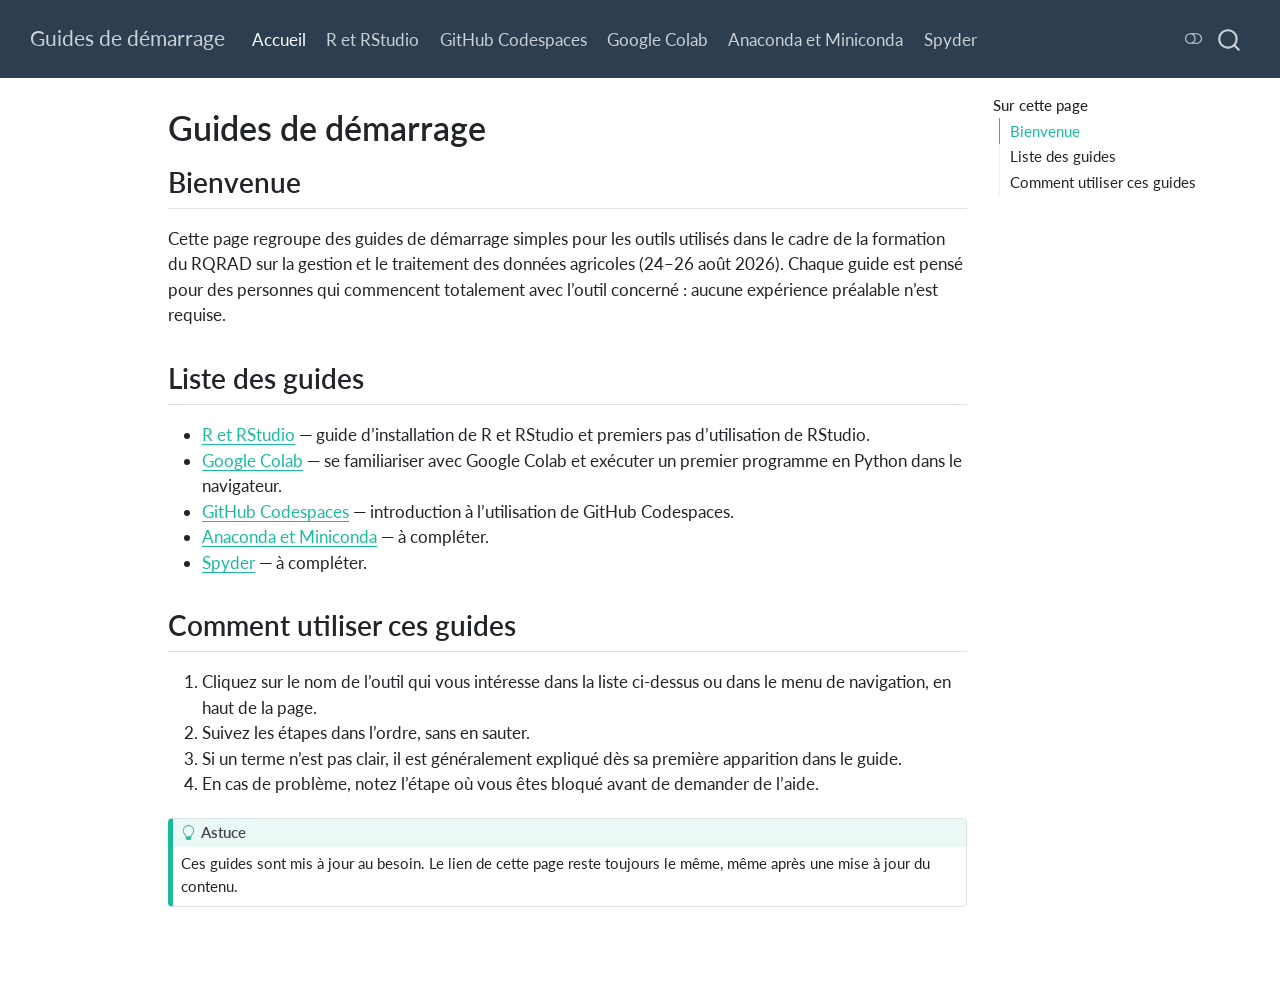
==== commit c959af20: "Built site for gh-pages" ====
--- a/index.html
+++ b/index.html
@@ -273,6 +273,14 @@
     <a class="nav-link" href="./03_google_colab.html"> 
 <span class="menu-text">Google Colab</span></a>
   </li>  
+  <li class="nav-item">
+    <a class="nav-link" href="./04_anaconda_miniconda.html"> 
+<span class="menu-text">Anaconda et Miniconda</span></a>
+  </li>  
+  <li class="nav-item">
+    <a class="nav-link" href="./05_spyder.html"> 
+<span class="menu-text">Spyder</span></a>
+  </li>  
 </ul>
           </div> <!-- /navcollapse -->
             <div class="quarto-navbar-tools">
@@ -328,9 +336,9 @@
 <ul>
 <li><a href="./01_r_et_rstudio.html">R et RStudio</a> — guide d’installation de R et RStudio et premiers pas d’utilisation de RStudio.</li>
 <li><a href="./03_google_colab.html">Google Colab</a> — se familiariser avec Google Colab et exécuter un premier programme en Python dans le navigateur.</li>
-<li><a href="./02_github-codespaces.html">GitHub Codespaces</a> — introduction à l’utilisation de GitHub Codespaces. &lt;!–</li>
-<li><a href="outil4.qmd">Outil 4</a> — à compléter.</li>
-<li><a href="outil5.qmd">Outil 5</a> — à compléter. –&gt;</li>
+<li><a href="./02_github-codespaces.html">GitHub Codespaces</a> — introduction à l’utilisation de GitHub Codespaces.</li>
+<li><a href="./04_anaconda_miniconda.html">Anaconda et Miniconda</a> — à compléter.</li>
+<li><a href="./05_spyder.html">Spyder</a> — à compléter.</li>
 </ul>
 </section>
 <section id="comment-utiliser-ces-guides" class="level2">
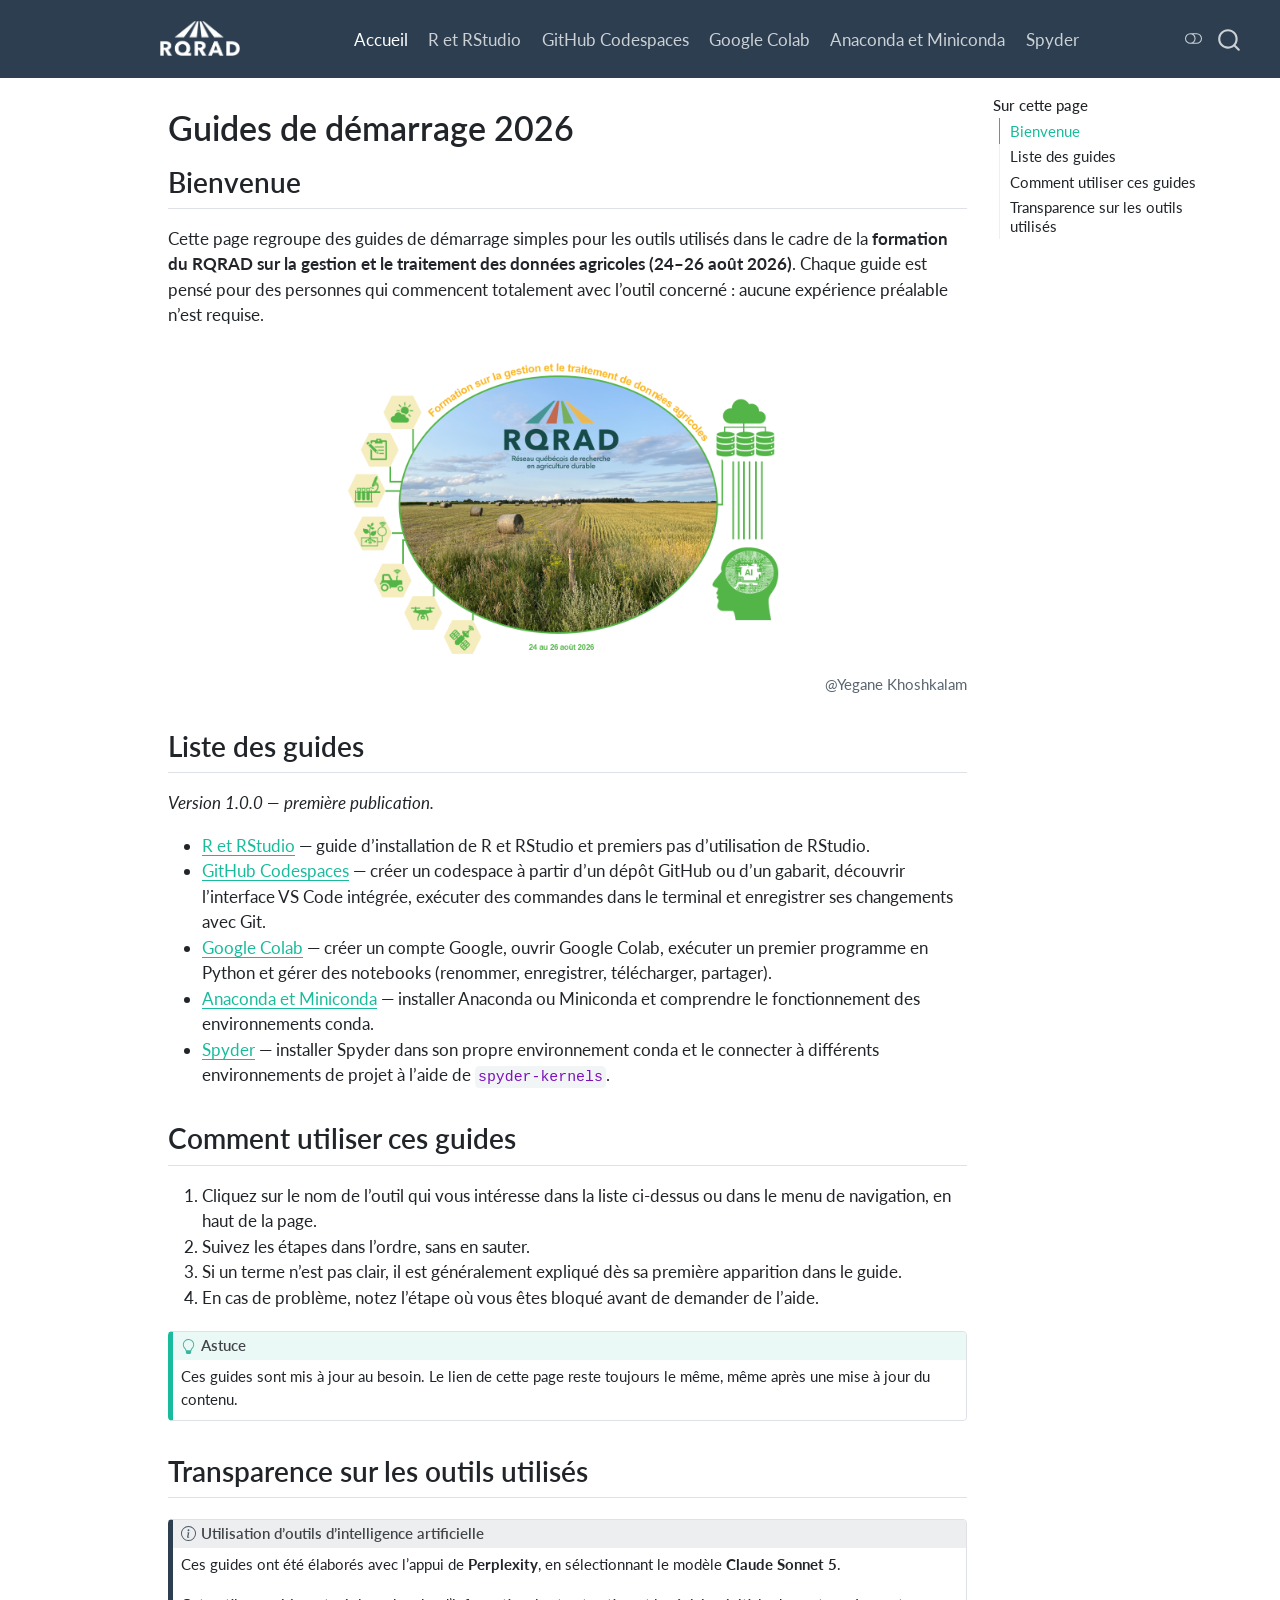
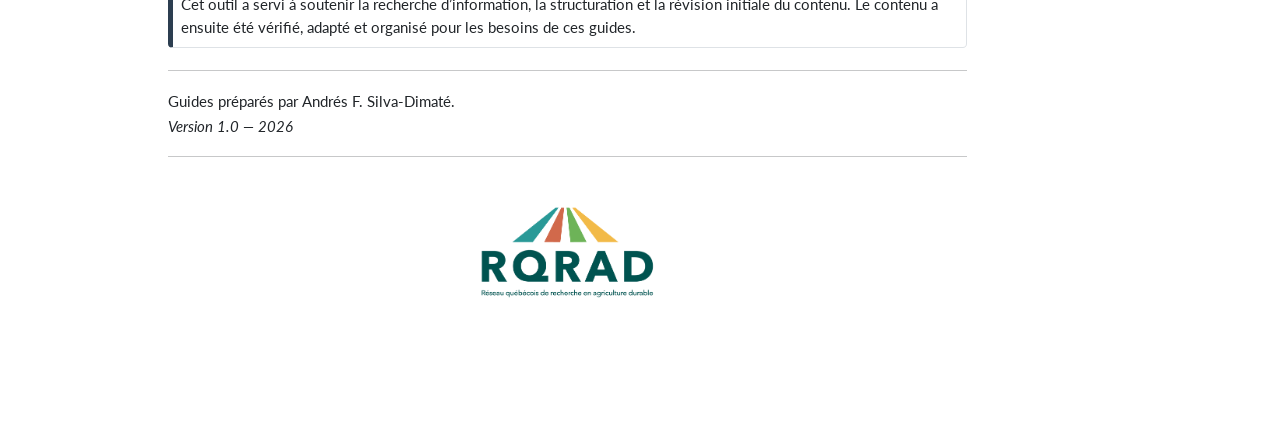
==== commit 97fe8eef: "Built site for gh-pages" ====
--- a/index.html
+++ b/index.html
@@ -7,7 +7,7 @@
 <meta name="viewport" content="width=device-width, initial-scale=1.0, user-scalable=yes">
 
 
-<title>Guides de démarrage</title>
+<title>Guides de démarrage 2026</title>
 <style>
 /* Default styles provided by pandoc.
 ** See https://pandoc.org/MANUAL.html#variables-for-html for config info.
@@ -76,6 +76,7 @@
 }</script>
 
 
+<link rel="stylesheet" href="styles.css">
 </head>
 
 <body class="nav-fixed quarto-light"><script id="quarto-html-before-body" type="application/javascript">
@@ -247,8 +248,9 @@
     <nav class="navbar navbar-expand-lg " data-bs-theme="dark">
       <div class="navbar-container container-fluid">
       <div class="navbar-brand-container mx-auto">
-    <a class="navbar-brand" href="./index.html">
-    <span class="navbar-title">Guides de démarrage</span>
+    <a href="./index.html" class="navbar-brand navbar-brand-logo">
+    <img src="./images/00_logo_rqrad.png" alt="Logo du projet" class="navbar-logo light-content">
+    <img src="./images/00_logo_rqrad.png" alt="Logo du projet" class="navbar-logo dark-content">
     </a>
   </div>
             <div id="quarto-search" class="" title="Recherche"></div>
@@ -301,6 +303,7 @@
   <li><a href="#bienvenue" id="toc-bienvenue" class="nav-link active" data-scroll-target="#bienvenue">Bienvenue</a></li>
   <li><a href="#liste-des-guides" id="toc-liste-des-guides" class="nav-link" data-scroll-target="#liste-des-guides">Liste des guides</a></li>
   <li><a href="#comment-utiliser-ces-guides" id="toc-comment-utiliser-ces-guides" class="nav-link" data-scroll-target="#comment-utiliser-ces-guides">Comment utiliser ces guides</a></li>
+  <li><a href="#transparence-sur-les-outils-utilisés" id="toc-transparence-sur-les-outils-utilisés" class="nav-link" data-scroll-target="#transparence-sur-les-outils-utilisés">Transparence sur les outils utilisés</a></li>
   </ul>
 </nav>
     </div>
@@ -310,7 +313,7 @@
 
 <header id="title-block-header" class="quarto-title-block default">
 <div class="quarto-title">
-<h1 class="title">Guides de démarrage</h1>
+<h1 class="title">Guides de démarrage 2026</h1>
 </div>
 
 
@@ -329,16 +332,25 @@
 
 <section id="bienvenue" class="level2">
 <h2 class="anchored" data-anchor-id="bienvenue">Bienvenue</h2>
-<p>Cette page regroupe des guides de démarrage simples pour les outils utilisés dans le cadre de la formation du RQRAD sur la gestion et le traitement des données agricoles (24–26 août 2026). Chaque guide est pensé pour des personnes qui commencent totalement avec l’outil concerné : aucune expérience préalable n’est requise.</p>
+<p>Cette page regroupe des guides de démarrage simples pour les outils utilisés dans le cadre de la <strong>formation du RQRAD sur la gestion et le traitement des données agricoles (24–26 août 2026)</strong>. Chaque guide est pensé pour des personnes qui commencent totalement avec l’outil concerné : aucune expérience préalable n’est requise.</p>
+<div style="text-align: right;">
+<div class="quarto-figure quarto-figure-center">
+<figure class="figure">
+<p><img src="images/00_photo_formation.png" class="img-fluid figure-img" style="width:60.0%"></p>
+<figcaption><span class="citation" data-cites="Yegane">@Yegane</span> Khoshkalam</figcaption>
+</figure>
+</div>
+</div>
 </section>
 <section id="liste-des-guides" class="level2">
 <h2 class="anchored" data-anchor-id="liste-des-guides">Liste des guides</h2>
+<p><em>Version 1.0.0 — première publication.</em></p>
 <ul>
 <li><a href="./01_r_et_rstudio.html">R et RStudio</a> — guide d’installation de R et RStudio et premiers pas d’utilisation de RStudio.</li>
-<li><a href="./03_google_colab.html">Google Colab</a> — se familiariser avec Google Colab et exécuter un premier programme en Python dans le navigateur.</li>
-<li><a href="./02_github-codespaces.html">GitHub Codespaces</a> — introduction à l’utilisation de GitHub Codespaces.</li>
-<li><a href="./04_anaconda_miniconda.html">Anaconda et Miniconda</a> — à compléter.</li>
-<li><a href="./05_spyder.html">Spyder</a> — à compléter.</li>
+<li><a href="./02_github-codespaces.html">GitHub Codespaces</a> — créer un codespace à partir d’un dépôt GitHub ou d’un gabarit, découvrir l’interface VS Code intégrée, exécuter des commandes dans le terminal et enregistrer ses changements avec Git.</li>
+<li><a href="./03_google_colab.html">Google Colab</a> — créer un compte Google, ouvrir Google Colab, exécuter un premier programme en Python et gérer des notebooks (renommer, enregistrer, télécharger, partager).</li>
+<li><a href="./04_anaconda_miniconda.html">Anaconda et Miniconda</a> — installer Anaconda ou Miniconda et comprendre le fonctionnement des environnements conda.</li>
+<li><a href="./05_spyder.html">Spyder</a> — installer Spyder dans son propre environnement conda et le connecter à différents environnements de projet à l’aide de <code>spyder-kernels</code>.</li>
 </ul>
 </section>
 <section id="comment-utiliser-ces-guides" class="level2">
@@ -361,6 +373,32 @@
 <div class="callout-body-container callout-body">
 <p>Ces guides sont mis à jour au besoin. Le lien de cette page reste toujours le même, même après une mise à jour du contenu.</p>
 </div>
+</div>
+</section>
+<section id="transparence-sur-les-outils-utilisés" class="level2">
+<h2 class="anchored" data-anchor-id="transparence-sur-les-outils-utilisés">Transparence sur les outils utilisés</h2>
+<div class="callout callout-style-default callout-note callout-titled" title="Utilisation d'outils d'intelligence artificielle">
+<div class="callout-header d-flex align-content-center">
+<div class="callout-icon-container">
+<i class="callout-icon"></i>
+</div>
+<div class="callout-title-container flex-fill">
+<span class="screen-reader-only">Note</span>Utilisation d’outils d’intelligence artificielle
+</div>
+</div>
+<div class="callout-body-container callout-body">
+<p>Ces guides ont été élaborés avec l’appui de <strong>Perplexity</strong>, en sélectionnant le modèle <strong>Claude Sonnet 5</strong>.</p>
+<p>Cet outil a servi à soutenir la recherche d’information, la structuration et la révision initiale du contenu. Le contenu a ensuite été vérifié, adapté et organisé pour les besoins de ces guides.</p>
+</div>
+</div>
+<hr>
+<p><small> Guides préparés par Andrés F. Silva-Dimaté.<br>
+<em>Version 1.0 — 2026</em> </small></p>
+<hr>
+<div class="quarto-figure quarto-figure-center">
+<figure class="figure">
+<p><img src="images/00_logo_rqrad_2.png" class="img-fluid quarto-figure quarto-figure-center figure-img" style="width:30.0%"></p>
+</figure>
 </div>
 
 
--- a/styles.css
+++ b/styles.css
@@ -0,0 +1,27 @@
+.navbar-title {
+  font-size: 1rem;
+}
+
+
+/* Logo : taille et position */
+.navbar-brand {
+  margin-left: 130px;
+  margin-right: 100px !important;
+  padding: 0;
+}
+
+.navbar-brand img {
+  height: 35px !important;
+  width: auto !important;
+  max-height: none !important;
+}
+
+/* Liens placés juste après le logo */
+.navbar-collapse {
+  justify-content: flex-start;
+}
+
+.navbar-nav {
+  margin-left: 0;
+  margin-right: 0;
+}
